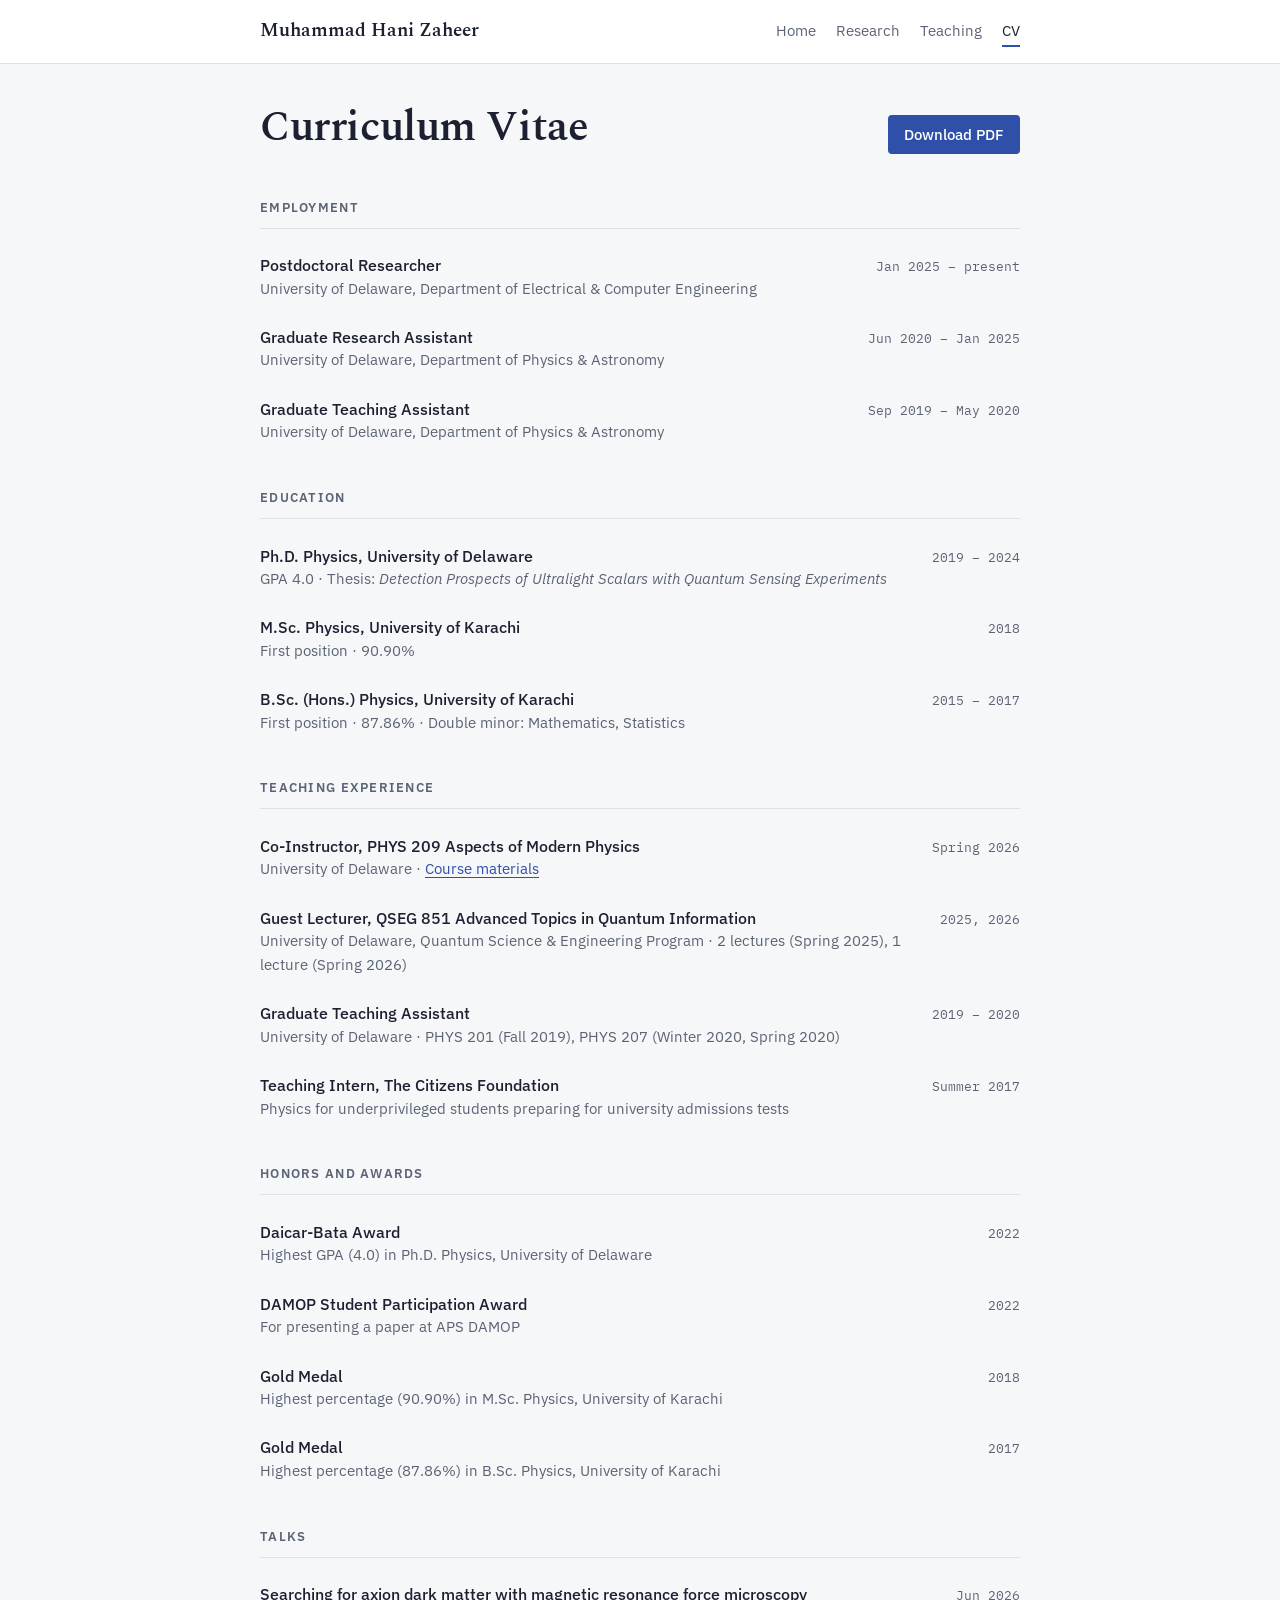
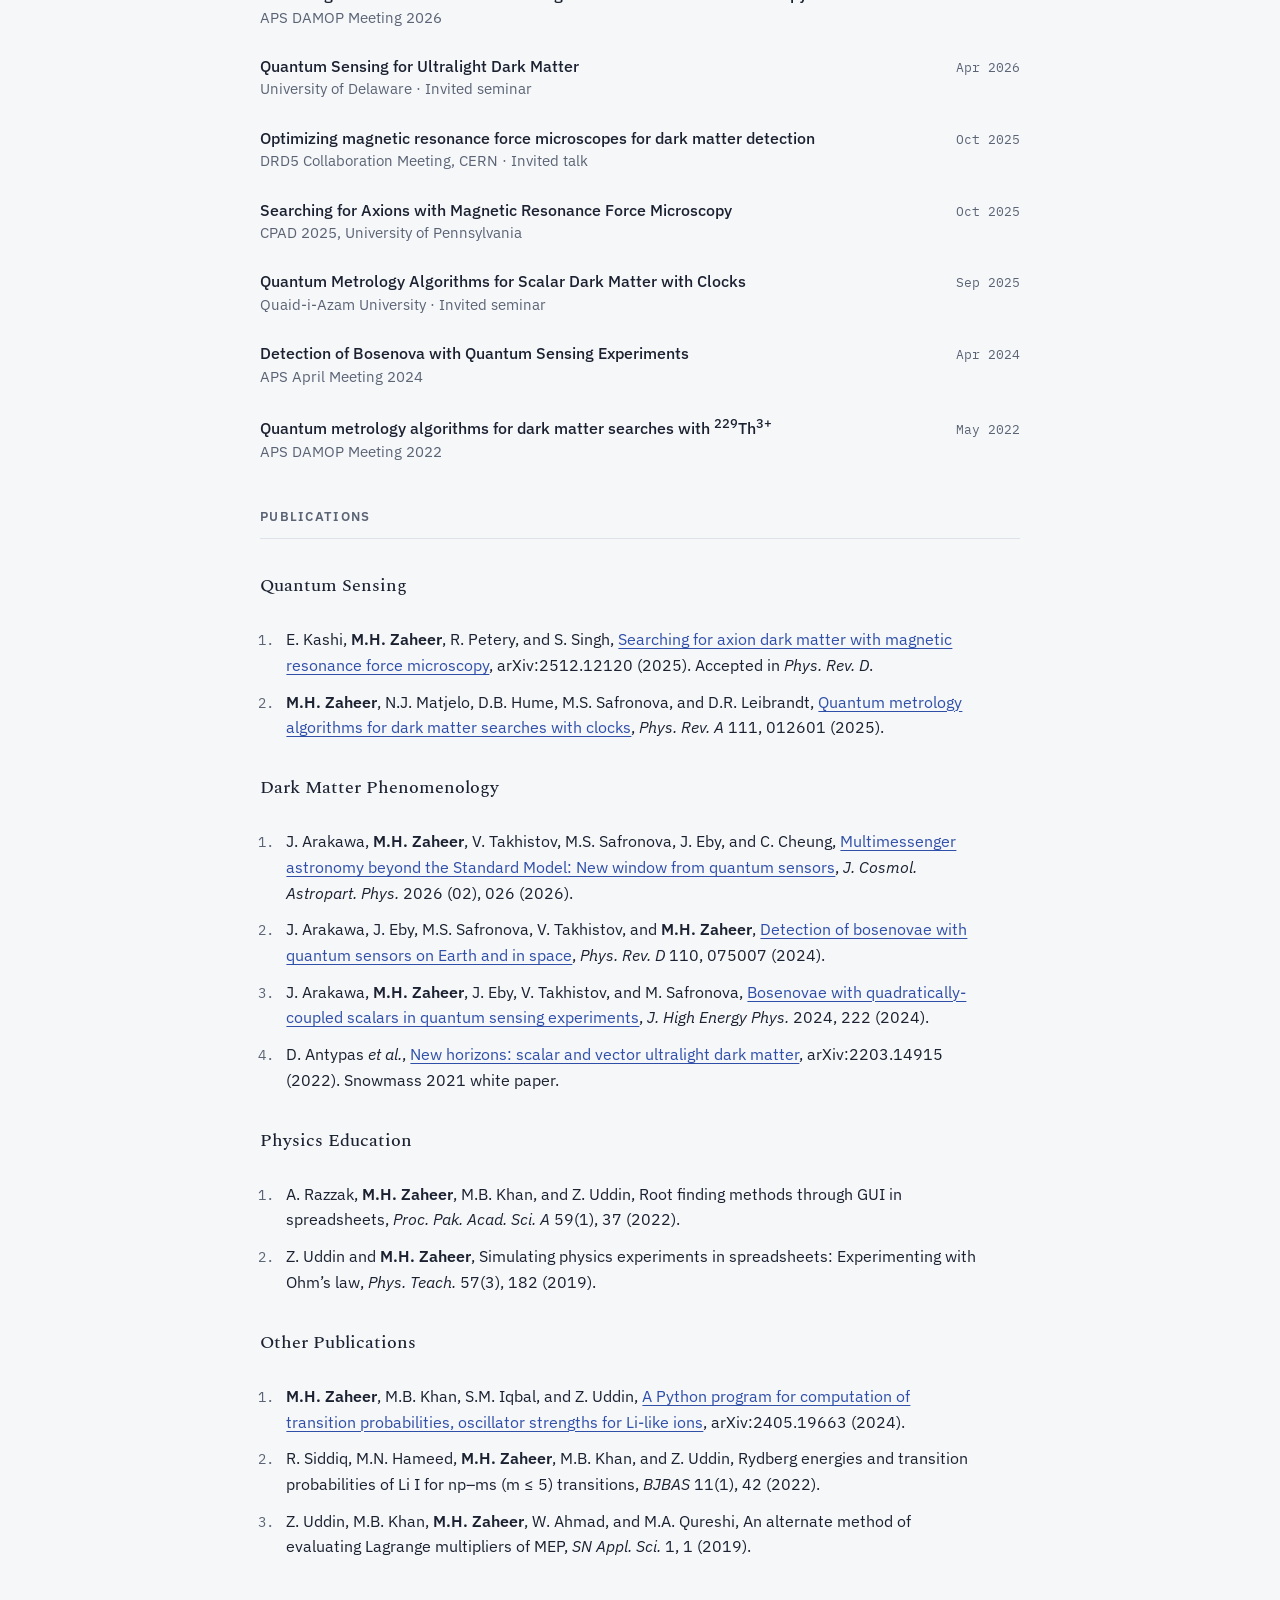
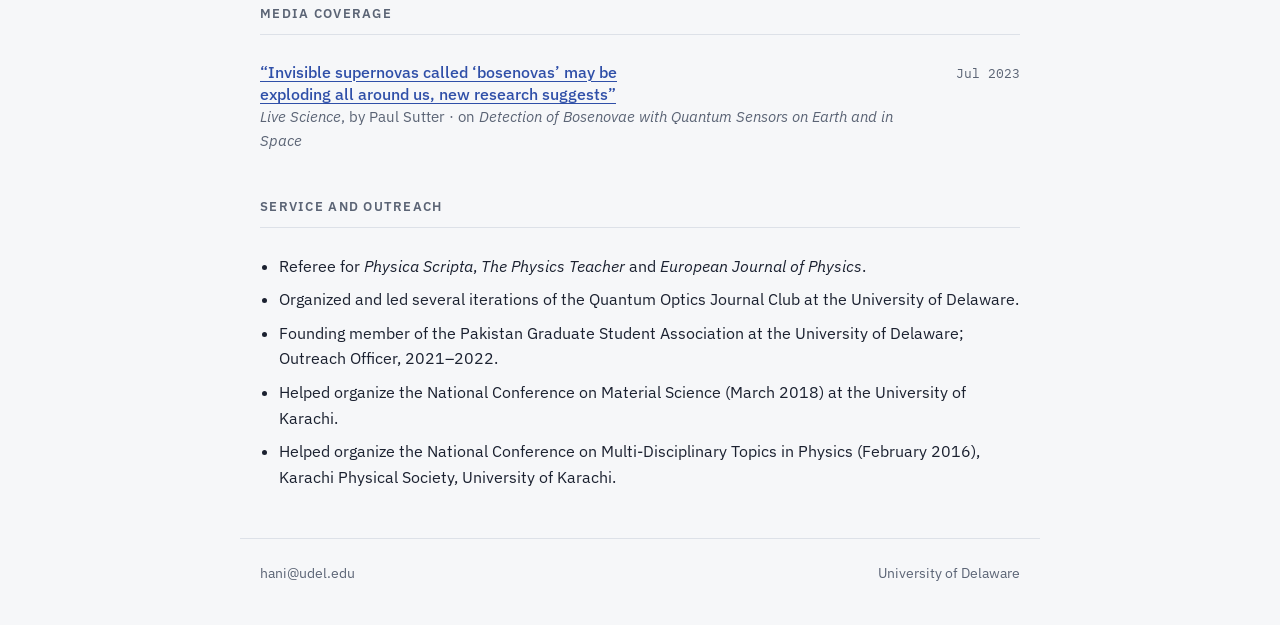
==== cv.html @ 1f9e752d "Add files via upload" ====
<!doctype html>
<html lang="en">
<head>
<meta charset="utf-8">
<meta name="viewport" content="width=device-width, initial-scale=1, viewport-fit=cover">
<title>CV | Muhammad Hani Zaheer</title>
<meta name="description" content="Curriculum vitae of Muhammad Hani Zaheer.">
<link rel="preconnect" href="https://fonts.googleapis.com"><link rel="preconnect" href="https://fonts.gstatic.com" crossorigin><link rel="stylesheet" href="https://fonts.googleapis.com/css2?family=IBM+Plex+Mono:wght@400;500&family=IBM+Plex+Sans:ital,wght@0,400;0,500;0,600;1,400&family=Spectral:wght@500;600&display=swap">
<link rel="stylesheet" href="style.css">
</head>
<body>
<header class="top">
  <div class="wrap top-in">
    <a class="name" href="index.html">Muhammad Hani Zaheer</a>
    <nav aria-label="Main"><a href="index.html">Home</a><a href="research.html">Research</a><a href="teaching.html">Teaching</a><a href="cv.html" aria-current="page">CV</a></nav>
  </div>
</header>
<main class="wrap">
<section class="page-head cv-head">
  <h1>Curriculum Vitae</h1>
  <p><a class="button" href="pdfs/Zaheer_CV.pdf">Download PDF</a></p>
</section>
<section class="group">
  <h2>Employment</h2>
  <div class="cv-row"><div><h3>Postdoctoral Researcher</h3><p class="place">University of Delaware, Department of Electrical &amp; Computer Engineering</p></div><span class="when">Jan 2025 &ndash; present</span></div>
  <div class="cv-row"><div><h3>Graduate Research Assistant</h3><p class="place">University of Delaware, Department of Physics &amp; Astronomy</p></div><span class="when">Jun 2020 &ndash; Jan 2025</span></div>
  <div class="cv-row"><div><h3>Graduate Teaching Assistant</h3><p class="place">University of Delaware, Department of Physics &amp; Astronomy</p></div><span class="when">Sep 2019 &ndash; May 2020</span></div>
</section>
<section class="group">
  <h2>Education</h2>
  <div class="cv-row"><div><h3>Ph.D. Physics, University of Delaware</h3><p class="place">GPA 4.0 · Thesis: <em>Detection Prospects of Ultralight Scalars with Quantum Sensing Experiments</em></p></div><span class="when">2019 &ndash; 2024</span></div>
  <div class="cv-row"><div><h3>M.Sc. Physics, University of Karachi</h3><p class="place">First position · 90.90%</p></div><span class="when">2018</span></div>
  <div class="cv-row"><div><h3>B.Sc. (Hons.) Physics, University of Karachi</h3><p class="place">First position · 87.86% · Double minor: Mathematics, Statistics</p></div><span class="when">2015 &ndash; 2017</span></div>
</section>
<section class="group">
  <h2>Teaching Experience</h2>
  <div class="cv-row"><div><h3>Co-Instructor, PHYS 209 Aspects of Modern Physics</h3><p class="place">University of Delaware · <a href="phys209.html">Course materials</a></p></div><span class="when">Spring 2026</span></div>
  <div class="cv-row"><div><h3>Guest Lecturer, QSEG 851 Advanced Topics in Quantum Information</h3><p class="place">University of Delaware, Quantum Science &amp; Engineering Program · 2 lectures (Spring 2025), 1 lecture (Spring 2026)</p></div><span class="when">2025, 2026</span></div>
  <div class="cv-row"><div><h3>Graduate Teaching Assistant</h3><p class="place">University of Delaware · PHYS 201 (Fall 2019), PHYS 207 (Winter 2020, Spring 2020)</p></div><span class="when">2019 &ndash; 2020</span></div>
  <div class="cv-row"><div><h3>Teaching Intern, The Citizens Foundation</h3><p class="place">Physics for underprivileged students preparing for university admissions tests</p></div><span class="when">Summer 2017</span></div>
</section>
<section class="group">
  <h2>Honors and Awards</h2>
  <div class="cv-row"><div><h3>Daicar-Bata Award</h3><p class="place">Highest GPA (4.0) in Ph.D. Physics, University of Delaware</p></div><span class="when">2022</span></div>
  <div class="cv-row"><div><h3>DAMOP Student Participation Award</h3><p class="place">For presenting a paper at APS DAMOP</p></div><span class="when">2022</span></div>
  <div class="cv-row"><div><h3>Gold Medal</h3><p class="place">Highest percentage (90.90%) in M.Sc. Physics, University of Karachi</p></div><span class="when">2018</span></div>
  <div class="cv-row"><div><h3>Gold Medal</h3><p class="place">Highest percentage (87.86%) in B.Sc. Physics, University of Karachi</p></div><span class="when">2017</span></div>
</section>
<section class="group">
  <h2>Talks</h2>
  <div class="cv-row"><div><h3>Searching for axion dark matter with magnetic resonance force microscopy</h3><p class="place">APS DAMOP Meeting 2026</p></div><span class="when">Jun 2026</span></div>
  <div class="cv-row"><div><h3>Quantum Sensing for Ultralight Dark Matter</h3><p class="place">University of Delaware · Invited seminar</p></div><span class="when">Apr 2026</span></div>
  <div class="cv-row"><div><h3>Optimizing magnetic resonance force microscopes for dark matter detection</h3><p class="place">DRD5 Collaboration Meeting, CERN · Invited talk</p></div><span class="when">Oct 2025</span></div>
  <div class="cv-row"><div><h3>Searching for Axions with Magnetic Resonance Force Microscopy</h3><p class="place">CPAD 2025, University of Pennsylvania</p></div><span class="when">Oct 2025</span></div>
  <div class="cv-row"><div><h3>Quantum Metrology Algorithms for Scalar Dark Matter with Clocks</h3><p class="place">Quaid-i-Azam University · Invited seminar</p></div><span class="when">Sep 2025</span></div>
  <div class="cv-row"><div><h3>Detection of Bosenova with Quantum Sensing Experiments</h3><p class="place">APS April Meeting 2024</p></div><span class="when">Apr 2024</span></div>
  <div class="cv-row"><div><h3>Quantum metrology algorithms for dark matter searches with <sup>229</sup>Th<sup>3+</sup></h3><p class="place">APS DAMOP Meeting 2022</p></div><span class="when">May 2022</span></div>
</section>
<section class="group" id="publications">
  <h2>Publications</h2>
  <h4>Quantum Sensing</h4>
  <ol class="pubs"><li>E. Kashi, <strong>M.H. Zaheer</strong>, R. Petery, and S. Singh, <a href="https://journals.aps.org/prd/accepted/10.1103/gr5n-pvp1">Searching for axion dark matter with magnetic resonance force microscopy</a>, arXiv:2512.12120 (2025). Accepted in <em>Phys. Rev. D</em>.</li><li><strong>M.H. Zaheer</strong>, N.J. Matjelo, D.B. Hume, M.S. Safronova, and D.R. Leibrandt, <a href="https://journals.aps.org/pra/abstract/10.1103/PhysRevA.111.012601">Quantum metrology algorithms for dark matter searches with clocks</a>, <em>Phys. Rev. A</em> 111, 012601 (2025).</li></ol>
  <h4>Dark Matter Phenomenology</h4>
  <ol class="pubs"><li>J. Arakawa, <strong>M.H. Zaheer</strong>, V. Takhistov, M.S. Safronova, J. Eby, and C. Cheung, <a href="https://iopscience.iop.org/article/10.1088/1475-7516/2026/02/026/meta">Multimessenger astronomy beyond the Standard Model: New window from quantum sensors</a>, <em>J. Cosmol. Astropart. Phys.</em> 2026 (02), 026 (2026).</li><li>J. Arakawa, J. Eby, M.S. Safronova, V. Takhistov, and <strong>M.H. Zaheer</strong>, <a href="https://journals.aps.org/prd/abstract/10.1103/PhysRevD.110.075007">Detection of bosenovae with quantum sensors on Earth and in space</a>, <em>Phys. Rev. D</em> 110, 075007 (2024).</li><li>J. Arakawa, <strong>M.H. Zaheer</strong>, J. Eby, V. Takhistov, and M. Safronova, <a href="https://link.springer.com/article/10.1007/JHEP08(2024)222">Bosenovae with quadratically-coupled scalars in quantum sensing experiments</a>, <em>J. High Energy Phys.</em> 2024, 222 (2024).</li><li>D. Antypas <em>et al.</em>, <a href="https://arxiv.org/abs/2203.14915">New horizons: scalar and vector ultralight dark matter</a>, arXiv:2203.14915 (2022). Snowmass 2021 white paper.</li></ol>
  <h4>Physics Education</h4>
  <ol class="pubs"><li>A. Razzak, <strong>M.H. Zaheer</strong>, M.B. Khan, and Z. Uddin, Root finding methods through GUI in spreadsheets, <em>Proc. Pak. Acad. Sci. A</em> 59(1), 37 (2022).</li><li>Z. Uddin and <strong>M.H. Zaheer</strong>, Simulating physics experiments in spreadsheets: Experimenting with Ohm&rsquo;s law, <em>Phys. Teach.</em> 57(3), 182 (2019).</li></ol>
  <h4>Other Publications</h4>
  <ol class="pubs"><li><strong>M.H. Zaheer</strong>, M.B. Khan, S.M. Iqbal, and Z. Uddin, <a href="https://arxiv.org/abs/2405.19663">A Python program for computation of transition probabilities, oscillator strengths for Li-like ions</a>, arXiv:2405.19663 (2024).</li><li>R. Siddiq, M.N. Hameed, <strong>M.H. Zaheer</strong>, M.B. Khan, and Z. Uddin, Rydberg energies and transition probabilities of Li I for np&ndash;ms (m &le; 5) transitions, <em>BJBAS</em> 11(1), 42 (2022).</li><li>Z. Uddin, M.B. Khan, <strong>M.H. Zaheer</strong>, W. Ahmad, and M.A. Qureshi, An alternate method of evaluating Lagrange multipliers of MEP, <em>SN Appl. Sci.</em> 1, 1 (2019).</li></ol>
</section>
<section class="group">
  <h2>Media Coverage</h2>
  <div class="cv-row"><div><h3><a href="https://www.livescience.com/physics-mathematics/dark-matter/invisible-supernovas-called-bosenovas-may-be-exploding-all-around-us-new-research-suggests">&ldquo;Invisible supernovas called &lsquo;bosenovas&rsquo; may be exploding all around us, new research suggests&rdquo;</a></h3><p class="place"><em>Live Science</em>, by Paul Sutter · on <em>Detection of Bosenovae with Quantum Sensors on Earth and in Space</em></p></div><span class="when">Jul 2023</span></div>
</section>
<section class="group">
  <h2>Service and Outreach</h2>
  <ul class="plain">
    <li>Referee for <em>Physica Scripta</em>, <em>The Physics Teacher</em> and <em>European Journal of Physics</em>.</li>
    <li>Organized and led several iterations of the Quantum Optics Journal Club at the University of Delaware.</li>
    <li>Founding member of the Pakistan Graduate Student Association at the University of Delaware; Outreach Officer, 2021&ndash;2022.</li>
    <li>Helped organize the National Conference on Material Science (March 2018) at the University of Karachi.</li>
    <li>Helped organize the National Conference on Multi-Disciplinary Topics in Physics (February 2016), Karachi Physical Society, University of Karachi.</li>
  </ul>
</section>
</main>
<footer class="wrap foot">
  <span>hani@udel.edu</span>
  <span>University of Delaware</span>
</footer>
</body>
</html>
---- style.css ----
/* Layout: one narrow reading column, name + nav bar on top, venues and dates in mono like a reference list. */
:root {
  --bg: #f6f7f9;
  --surface: #ffffff;
  --ink: #1b2130;
  --muted: #5b6475;
  --line: #dde1e8;
  --accent: #2f4fa8;
  --accent-soft: #e6ebf7;
  --display: "Spectral", Georgia, "Times New Roman", serif;
  --body: "IBM Plex Sans", system-ui, -apple-system, "Segoe UI", sans-serif;
  --mono: "IBM Plex Mono", ui-monospace, Menlo, Consolas, monospace;
  color-scheme: light;
}
@media (prefers-color-scheme: dark) {
  :root:not([data-theme="light"]) {
    --bg: #12151c; --surface: #191d26; --ink: #e4e7ee; --muted: #9aa2b3;
    --line: #2b313d; --accent: #8ea8f0; --accent-soft: #1f2840; color-scheme: dark;
  }
}
:root[data-theme="dark"] {
  --bg: #12151c; --surface: #191d26; --ink: #e4e7ee; --muted: #9aa2b3;
  --line: #2b313d; --accent: #8ea8f0; --accent-soft: #1f2840; color-scheme: dark;
}

* { box-sizing: border-box; }
html { -webkit-text-size-adjust: 100%; }
body {
  margin: 0; background: var(--bg); color: var(--ink);
  font-family: var(--body); font-size: 1rem; line-height: 1.6;
}
img { max-width: 100%; height: auto; display: block; }
a { color: var(--accent); text-decoration-thickness: 1px; text-underline-offset: 0.18em; }
a:hover { text-decoration-thickness: 2px; }
a:focus-visible { outline: 2px solid var(--accent); outline-offset: 2px; border-radius: 2px; }

.wrap { max-width: 50rem; margin-inline: auto; padding-inline: 1.25rem; }

/* Top bar */
.top { border-bottom: 1px solid var(--line); background: var(--surface); }
.top-in { display: flex; flex-wrap: wrap; align-items: baseline; justify-content: space-between; gap: 0.5rem 1.5rem; padding-block: 1rem; }
.name { font-family: var(--display); font-weight: 600; font-size: 1.2rem; color: var(--ink); text-decoration: none; }
.top nav { display: flex; flex-wrap: wrap; gap: 0.25rem 1.25rem; }
.top nav a { color: var(--muted); text-decoration: none; font-size: 0.95rem; padding-block: 0.15rem; border-bottom: 2px solid transparent; }
.top nav a:hover { color: var(--ink); }
.top nav a[aria-current="page"] { color: var(--ink); border-bottom-color: var(--accent); }

main { padding-block: 2.5rem 3rem; display: flex; flex-direction: column; gap: 2.75rem; }
main > * { min-width: 0; }

h1, h2, h3, h4 { text-wrap: balance; margin: 0; }
h1 { font-family: var(--display); font-weight: 600; font-size: clamp(1.9rem, 4.5vw, 2.6rem); line-height: 1.15; letter-spacing: -0.01em; }
h2 {
  font-family: var(--body); font-weight: 600; font-size: 0.8rem; letter-spacing: 0.1em; text-transform: uppercase;
  color: var(--muted); padding-bottom: 0.6rem; border-bottom: 1px solid var(--line);
}
h3 { font-family: var(--body); font-weight: 600; font-size: 1.05rem; line-height: 1.4; }
h4 { font-family: var(--display); font-weight: 500; font-size: 1.15rem; margin-top: 0.5rem; }
p { margin: 0; }

.eyebrow { font-family: var(--mono); font-size: 0.8rem; color: var(--muted); letter-spacing: 0.02em; }
.lede { font-size: 1.08rem; max-width: 65ch; }
.mono, .venue, .when { font-family: var(--mono); }

/* Home */
.intro { display: flex; flex-direction: column; gap: 1.1rem; }
.intro h1 { max-width: 20ch; }
.links { list-style: none; padding: 0; margin: 0.5rem 0 0; display: flex; flex-wrap: wrap; gap: 0.5rem; }
.links a {
  display: inline-block; padding: 0.4rem 0.85rem; border: 1px solid var(--line); border-radius: 4px;
  background: var(--surface); text-decoration: none; font-size: 0.95rem;
}
.links a:hover { border-color: var(--accent); }
.contact { color: var(--muted); font-size: 0.95rem; }
.contact .mono { color: var(--ink); user-select: all; }

.page-head { display: flex; flex-direction: column; gap: 0.8rem; }
.group { display: flex; flex-direction: column; gap: 1.6rem; }

/* Papers: a figure column appears only when an entry has one */
.paper { display: grid; grid-template-columns: 1fr; gap: 1.25rem; }
.paper.has-fig { grid-template-columns: minmax(0, 1fr) minmax(0, 15rem); align-items: start; }
.paper-text { display: flex; flex-direction: column; gap: 0.4rem; min-width: 0; }
.paper h3 a { color: var(--ink); text-decoration-color: var(--line); }
.paper h3 a:hover { color: var(--accent); text-decoration-color: currentColor; }
.summary { max-width: 65ch; }
.cite { color: var(--muted); font-size: 0.92rem; }
.cite strong { color: var(--ink); font-weight: 600; }
.venue { font-size: 0.82rem; color: var(--accent); }
.paper figure { margin: 0; background: var(--surface); border: 1px solid var(--line); border-radius: 4px; padding: 0.5rem; }
.note { color: var(--muted); font-size: 0.95rem; }
@media (max-width: 40rem) { .paper.has-fig { grid-template-columns: 1fr; } }

/* Teaching + CV entries */
.entry { display: flex; flex-direction: column; gap: 0.35rem; }
.entry > p:not(.place) { max-width: 65ch; }
.entry-head, .cv-row { display: flex; flex-wrap: wrap; justify-content: space-between; align-items: baseline; gap: 0.15rem 1.5rem; }
.cv-row > div { min-width: 0; flex: 1 1 22rem; }
.when { font-size: 0.82rem; color: var(--muted); white-space: nowrap; font-variant-numeric: tabular-nums; }
.place { color: var(--muted); font-size: 0.93rem; }
.more { font-weight: 500; }
.group .cv-row h3 { font-weight: 500; font-size: 1rem; }

.cv-head { flex-direction: row; flex-wrap: wrap; align-items: baseline; justify-content: space-between; gap: 1rem; }
.button {
  display: inline-block; padding: 0.45rem 1rem; border-radius: 4px; background: var(--accent); color: var(--surface);
  text-decoration: none; font-weight: 500; font-size: 0.95rem;
}
.button:hover { opacity: 0.9; }
.pubs { margin: 0; padding-left: 1.4rem; display: flex; flex-direction: column; gap: 0.7rem; }
.pubs li { padding-left: 0.25rem; max-width: 70ch; }
.pubs li::marker { font-family: var(--mono); color: var(--muted); font-size: 0.85rem; }
.pubs strong { font-weight: 600; }
.plain { margin: 0; padding-left: 1.2rem; display: flex; flex-direction: column; gap: 0.5rem; }

/* PHYS 209 file list */
.crumb { font-size: 0.95rem; margin-bottom: -1.5rem; }
.crumb a { text-decoration: none; }
.files { list-style: none; margin: 0; padding: 0; border: 1px solid var(--line); border-radius: 4px; background: var(--surface); }
.files li { display: grid; grid-template-columns: 2rem minmax(0, 1fr) auto; gap: 0.9rem; align-items: baseline; padding: 0.85rem 1rem; }
.files li + li { border-top: 1px solid var(--line); }
.files .num { font-family: var(--mono); color: var(--muted); font-variant-numeric: tabular-nums; }
.files a { font-weight: 600; }
.files p { color: var(--muted); font-size: 0.93rem; }
.tag { font-family: var(--mono); font-size: 0.72rem; color: var(--accent); background: var(--accent-soft); padding: 0.1rem 0.4rem; border-radius: 3px; }

.foot {
  display: flex; flex-wrap: wrap; justify-content: space-between; gap: 0.5rem 1.5rem;
  padding-block: 1.5rem 2.5rem; border-top: 1px solid var(--line); color: var(--muted); font-size: 0.85rem;
}

@media (prefers-reduced-motion: reduce) { * { transition: none !important; animation: none !important; } }
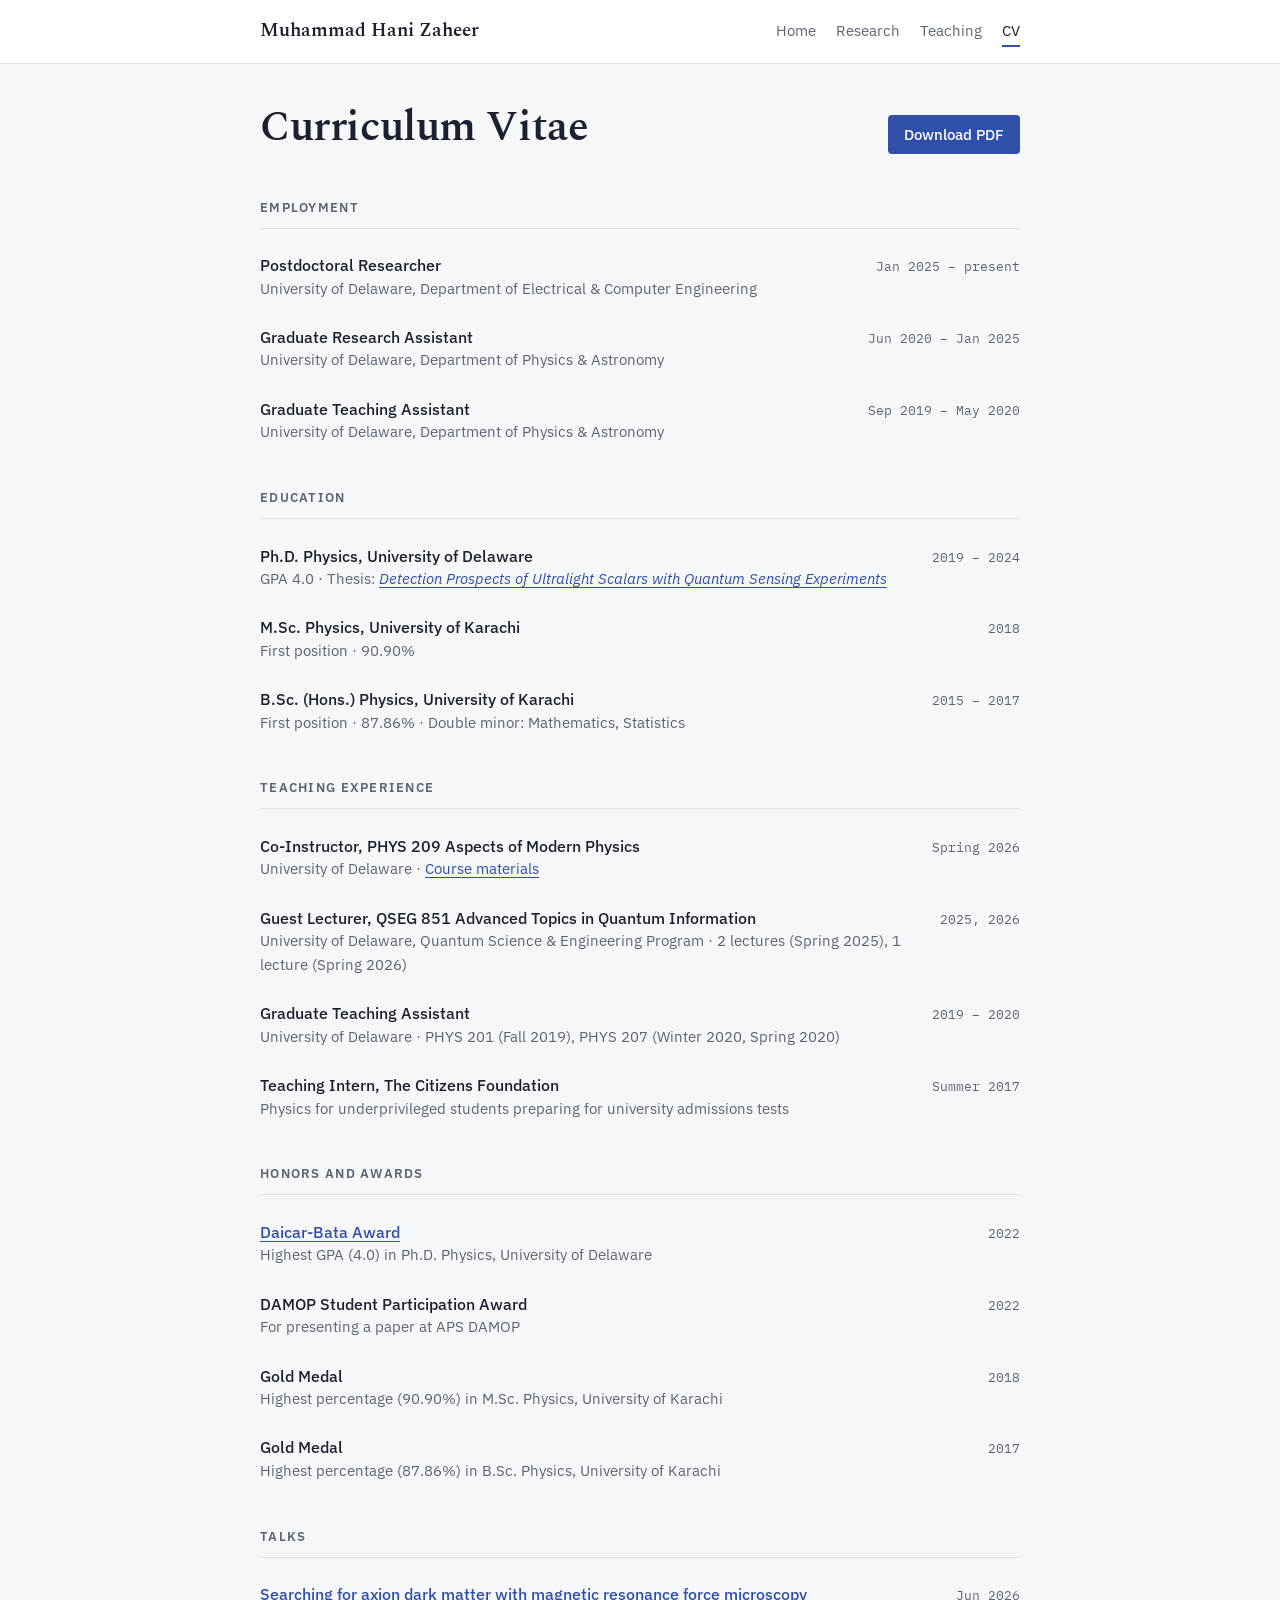
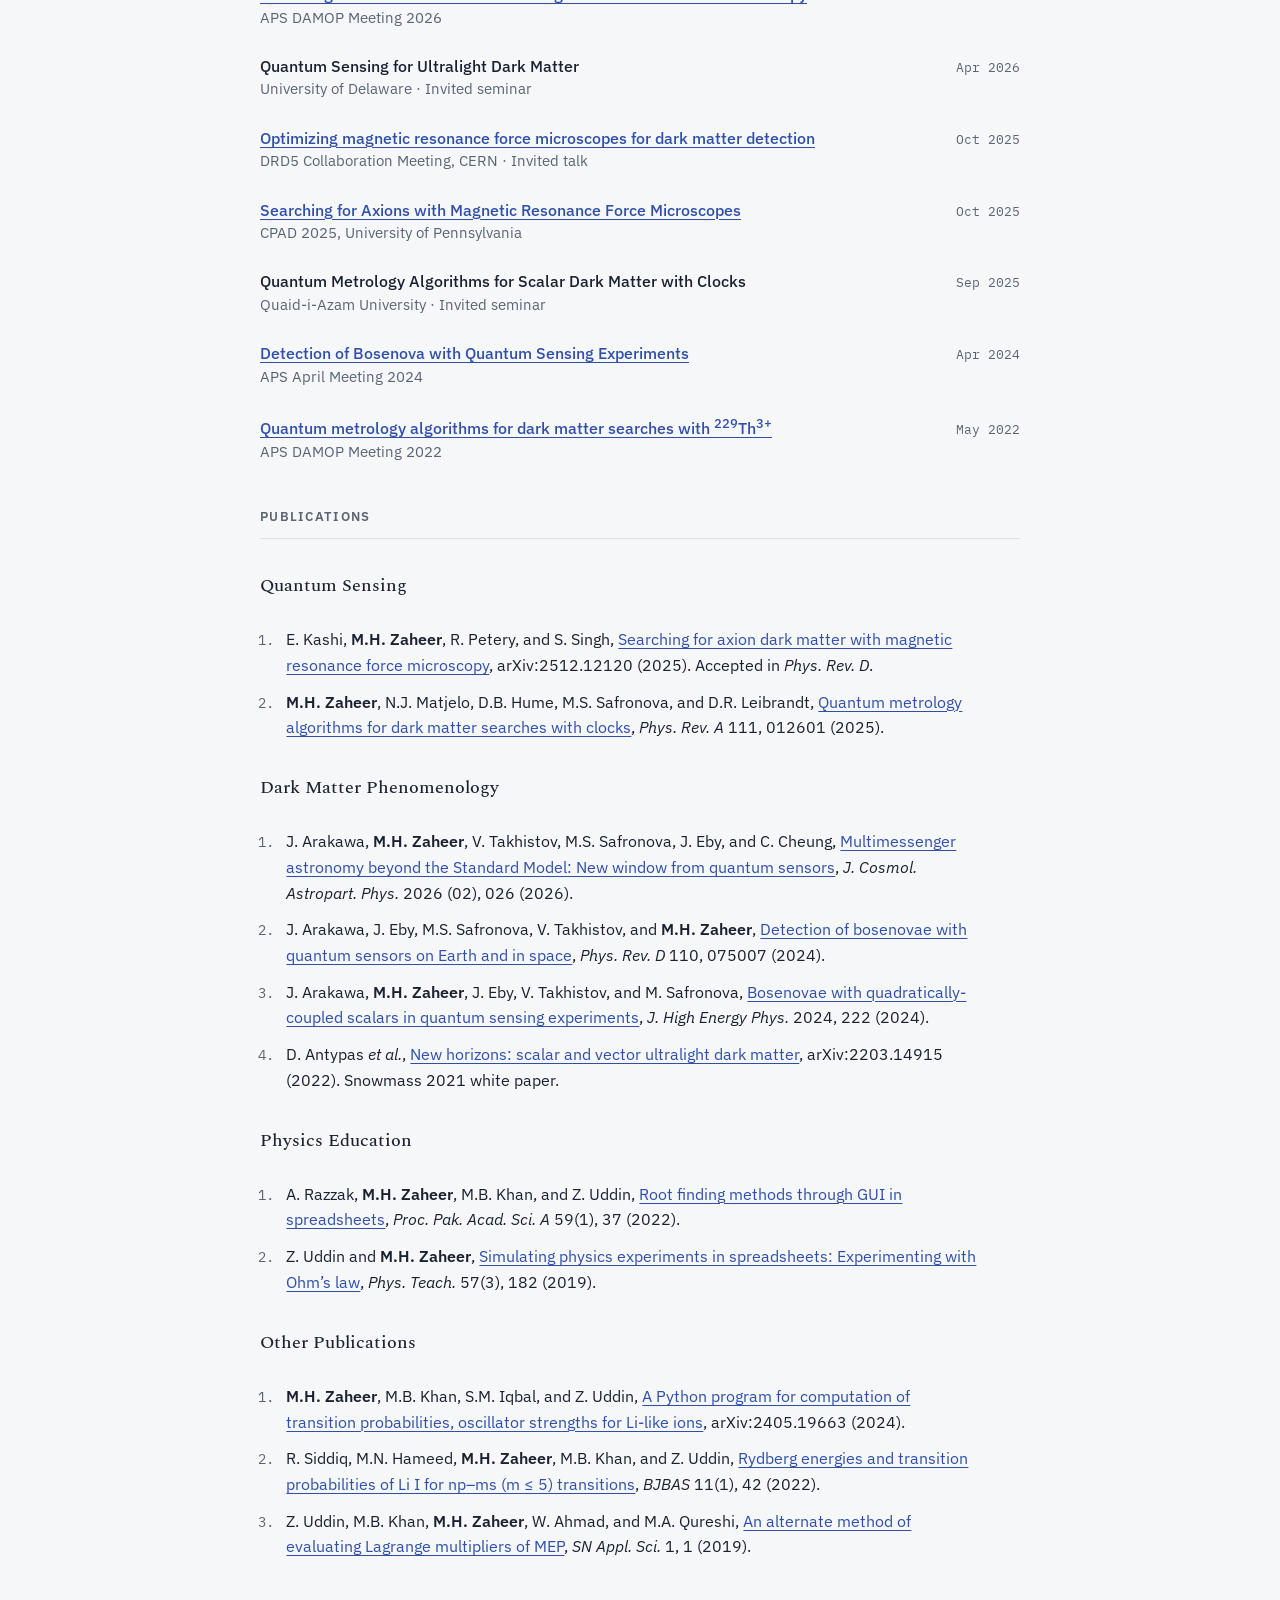
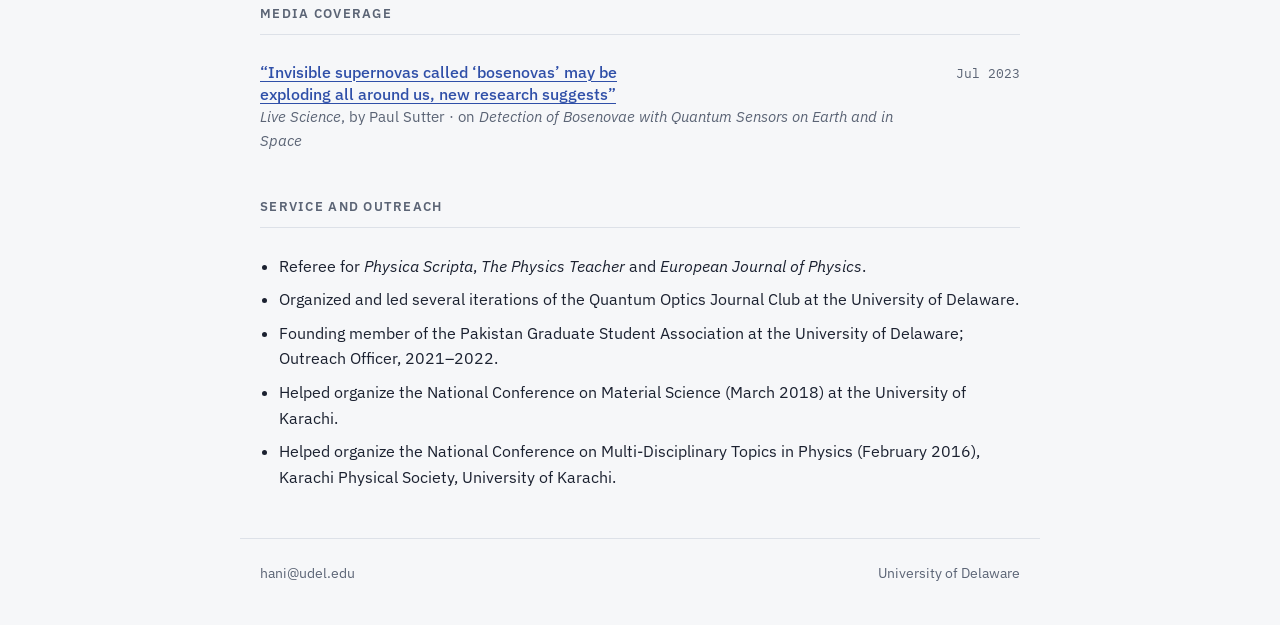
==== commit 27897ae1: "Added links" ====
--- a/cv.html
+++ b/cv.html
@@ -28,7 +28,7 @@
 </section>
 <section class="group">
   <h2>Education</h2>
-  <div class="cv-row"><div><h3>Ph.D. Physics, University of Delaware</h3><p class="place">GPA 4.0 · Thesis: <em>Detection Prospects of Ultralight Scalars with Quantum Sensing Experiments</em></p></div><span class="when">2019 &ndash; 2024</span></div>
+  <div class="cv-row"><div><h3>Ph.D. Physics, University of Delaware</h3><p class="place">GPA 4.0 · Thesis: <a href='https://www.proquest.com/openview/13b636579f818b8c2f9d464eb4b74c3f/1?pq-origsite=gscholar&amp;cbl=18750&amp;diss=y'><em>Detection Prospects of Ultralight Scalars with Quantum Sensing Experiments</em></a></p></div><span class="when">2019 &ndash; 2024</span></div>
   <div class="cv-row"><div><h3>M.Sc. Physics, University of Karachi</h3><p class="place">First position · 90.90%</p></div><span class="when">2018</span></div>
   <div class="cv-row"><div><h3>B.Sc. (Hons.) Physics, University of Karachi</h3><p class="place">First position · 87.86% · Double minor: Mathematics, Statistics</p></div><span class="when">2015 &ndash; 2017</span></div>
 </section>
@@ -41,20 +41,20 @@
 </section>
 <section class="group">
   <h2>Honors and Awards</h2>
-  <div class="cv-row"><div><h3>Daicar-Bata Award</h3><p class="place">Highest GPA (4.0) in Ph.D. Physics, University of Delaware</p></div><span class="when">2022</span></div>
+  <div class="cv-row"><div><h3><a href="https://www.udel.edu/academics/colleges/cas/units/departments/physics-astronomy/graduate-programs/student-awards/">Daicar-Bata Award</a></h3><p class="place">Highest GPA (4.0) in Ph.D. Physics, University of Delaware</p></div><span class="when">2022</span></div>
   <div class="cv-row"><div><h3>DAMOP Student Participation Award</h3><p class="place">For presenting a paper at APS DAMOP</p></div><span class="when">2022</span></div>
   <div class="cv-row"><div><h3>Gold Medal</h3><p class="place">Highest percentage (90.90%) in M.Sc. Physics, University of Karachi</p></div><span class="when">2018</span></div>
   <div class="cv-row"><div><h3>Gold Medal</h3><p class="place">Highest percentage (87.86%) in B.Sc. Physics, University of Karachi</p></div><span class="when">2017</span></div>
 </section>
 <section class="group">
   <h2>Talks</h2>
-  <div class="cv-row"><div><h3>Searching for axion dark matter with magnetic resonance force microscopy</h3><p class="place">APS DAMOP Meeting 2026</p></div><span class="when">Jun 2026</span></div>
+  <div class="cv-row"><div><h3><a href="https://meetings-archive.aps.org/damop/2026/b07/10/">Searching for axion dark matter with magnetic resonance force microscopy</a></h3><p class="place">APS DAMOP Meeting 2026</p></div><span class="when">Jun 2026</span></div>
   <div class="cv-row"><div><h3>Quantum Sensing for Ultralight Dark Matter</h3><p class="place">University of Delaware · Invited seminar</p></div><span class="when">Apr 2026</span></div>
-  <div class="cv-row"><div><h3>Optimizing magnetic resonance force microscopes for dark matter detection</h3><p class="place">DRD5 Collaboration Meeting, CERN · Invited talk</p></div><span class="when">Oct 2025</span></div>
-  <div class="cv-row"><div><h3>Searching for Axions with Magnetic Resonance Force Microscopy</h3><p class="place">CPAD 2025, University of Pennsylvania</p></div><span class="when">Oct 2025</span></div>
+  <div class="cv-row"><div><h3><a href="https://indico.cern.ch/event/1587343/contributions/6731811/">Optimizing magnetic resonance force microscopes for dark matter detection</a></h3><p class="place">DRD5 Collaboration Meeting, CERN · Invited talk</p></div><span class="when">Oct 2025</span></div>
+  <div class="cv-row"><div><h3><a href="https://indico.global/event/14966/contributions/134016/">Searching for Axions with Magnetic Resonance Force Microscopes</a></h3><p class="place">CPAD 2025, University of Pennsylvania</p></div><span class="when">Oct 2025</span></div>
   <div class="cv-row"><div><h3>Quantum Metrology Algorithms for Scalar Dark Matter with Clocks</h3><p class="place">Quaid-i-Azam University · Invited seminar</p></div><span class="when">Sep 2025</span></div>
-  <div class="cv-row"><div><h3>Detection of Bosenova with Quantum Sensing Experiments</h3><p class="place">APS April Meeting 2024</p></div><span class="when">Apr 2024</span></div>
-  <div class="cv-row"><div><h3>Quantum metrology algorithms for dark matter searches with <sup>229</sup>Th<sup>3+</sup></h3><p class="place">APS DAMOP Meeting 2022</p></div><span class="when">May 2022</span></div>
+  <div class="cv-row"><div><h3><a href="https://ui.adsabs.harvard.edu/abs/2024APS..APRD16004Z/abstract">Detection of Bosenova with Quantum Sensing Experiments</a></h3><p class="place">APS April Meeting 2024</p></div><span class="when">Apr 2024</span></div>
+  <div class="cv-row"><div><h3><a href="https://ui.adsabs.harvard.edu/abs/2022APS..DMPK05005Z/abstract">Quantum metrology algorithms for dark matter searches with <sup>229</sup>Th<sup>3+</sup></a></h3><p class="place">APS DAMOP Meeting 2022</p></div><span class="when">May 2022</span></div>
 </section>
 <section class="group" id="publications">
   <h2>Publications</h2>
@@ -63,9 +63,9 @@
   <h4>Dark Matter Phenomenology</h4>
   <ol class="pubs"><li>J. Arakawa, <strong>M.H. Zaheer</strong>, V. Takhistov, M.S. Safronova, J. Eby, and C. Cheung, <a href="https://iopscience.iop.org/article/10.1088/1475-7516/2026/02/026/meta">Multimessenger astronomy beyond the Standard Model: New window from quantum sensors</a>, <em>J. Cosmol. Astropart. Phys.</em> 2026 (02), 026 (2026).</li><li>J. Arakawa, J. Eby, M.S. Safronova, V. Takhistov, and <strong>M.H. Zaheer</strong>, <a href="https://journals.aps.org/prd/abstract/10.1103/PhysRevD.110.075007">Detection of bosenovae with quantum sensors on Earth and in space</a>, <em>Phys. Rev. D</em> 110, 075007 (2024).</li><li>J. Arakawa, <strong>M.H. Zaheer</strong>, J. Eby, V. Takhistov, and M. Safronova, <a href="https://link.springer.com/article/10.1007/JHEP08(2024)222">Bosenovae with quadratically-coupled scalars in quantum sensing experiments</a>, <em>J. High Energy Phys.</em> 2024, 222 (2024).</li><li>D. Antypas <em>et al.</em>, <a href="https://arxiv.org/abs/2203.14915">New horizons: scalar and vector ultralight dark matter</a>, arXiv:2203.14915 (2022). Snowmass 2021 white paper.</li></ol>
   <h4>Physics Education</h4>
-  <ol class="pubs"><li>A. Razzak, <strong>M.H. Zaheer</strong>, M.B. Khan, and Z. Uddin, Root finding methods through GUI in spreadsheets, <em>Proc. Pak. Acad. Sci. A</em> 59(1), 37 (2022).</li><li>Z. Uddin and <strong>M.H. Zaheer</strong>, Simulating physics experiments in spreadsheets: Experimenting with Ohm&rsquo;s law, <em>Phys. Teach.</em> 57(3), 182 (2019).</li></ol>
+  <ol class="pubs"><li>A. Razzak, <strong>M.H. Zaheer</strong>, M.B. Khan, and Z. Uddin, <a href="https://ppaspk.org/index.php/PPAS-A/article/view/720">Root finding methods through GUI in spreadsheets</a>, <em>Proc. Pak. Acad. Sci. A</em> 59(1), 37 (2022).</li><li>Z. Uddin and <strong>M.H. Zaheer</strong>, <a href="https://pubs.aip.org/aapt/pte/article-abstract/57/3/182/1019258/Simulating-Physics-Experiments-in-Spreadsheets">Simulating physics experiments in spreadsheets: Experimenting with Ohm&rsquo;s law</a>, <em>Phys. Teach.</em> 57(3), 182 (2019).</li></ol>
   <h4>Other Publications</h4>
-  <ol class="pubs"><li><strong>M.H. Zaheer</strong>, M.B. Khan, S.M. Iqbal, and Z. Uddin, <a href="https://arxiv.org/abs/2405.19663">A Python program for computation of transition probabilities, oscillator strengths for Li-like ions</a>, arXiv:2405.19663 (2024).</li><li>R. Siddiq, M.N. Hameed, <strong>M.H. Zaheer</strong>, M.B. Khan, and Z. Uddin, Rydberg energies and transition probabilities of Li I for np&ndash;ms (m &le; 5) transitions, <em>BJBAS</em> 11(1), 42 (2022).</li><li>Z. Uddin, M.B. Khan, <strong>M.H. Zaheer</strong>, W. Ahmad, and M.A. Qureshi, An alternate method of evaluating Lagrange multipliers of MEP, <em>SN Appl. Sci.</em> 1, 1 (2019).</li></ol>
+  <ol class="pubs"><li><strong>M.H. Zaheer</strong>, M.B. Khan, S.M. Iqbal, and Z. Uddin, <a href="https://arxiv.org/abs/2405.19663">A Python program for computation of transition probabilities, oscillator strengths for Li-like ions</a>, arXiv:2405.19663 (2024).</li><li>R. Siddiq, M.N. Hameed, <strong>M.H. Zaheer</strong>, M.B. Khan, and Z. Uddin, <a href="https://pmc.ncbi.nlm.nih.gov/articles/PMC8962285/">Rydberg energies and transition probabilities of Li I for np&ndash;ms (m &le; 5) transitions</a>, <em>BJBAS</em> 11(1), 42 (2022).</li><li>Z. Uddin, M.B. Khan, <strong>M.H. Zaheer</strong>, W. Ahmad, and M.A. Qureshi, <a href="https://link.springer.com/article/10.1007/s42452-019-0211-3">An alternate method of evaluating Lagrange multipliers of MEP</a>, <em>SN Appl. Sci.</em> 1, 1 (2019).</li></ol>
 </section>
 <section class="group">
   <h2>Media Coverage</h2>
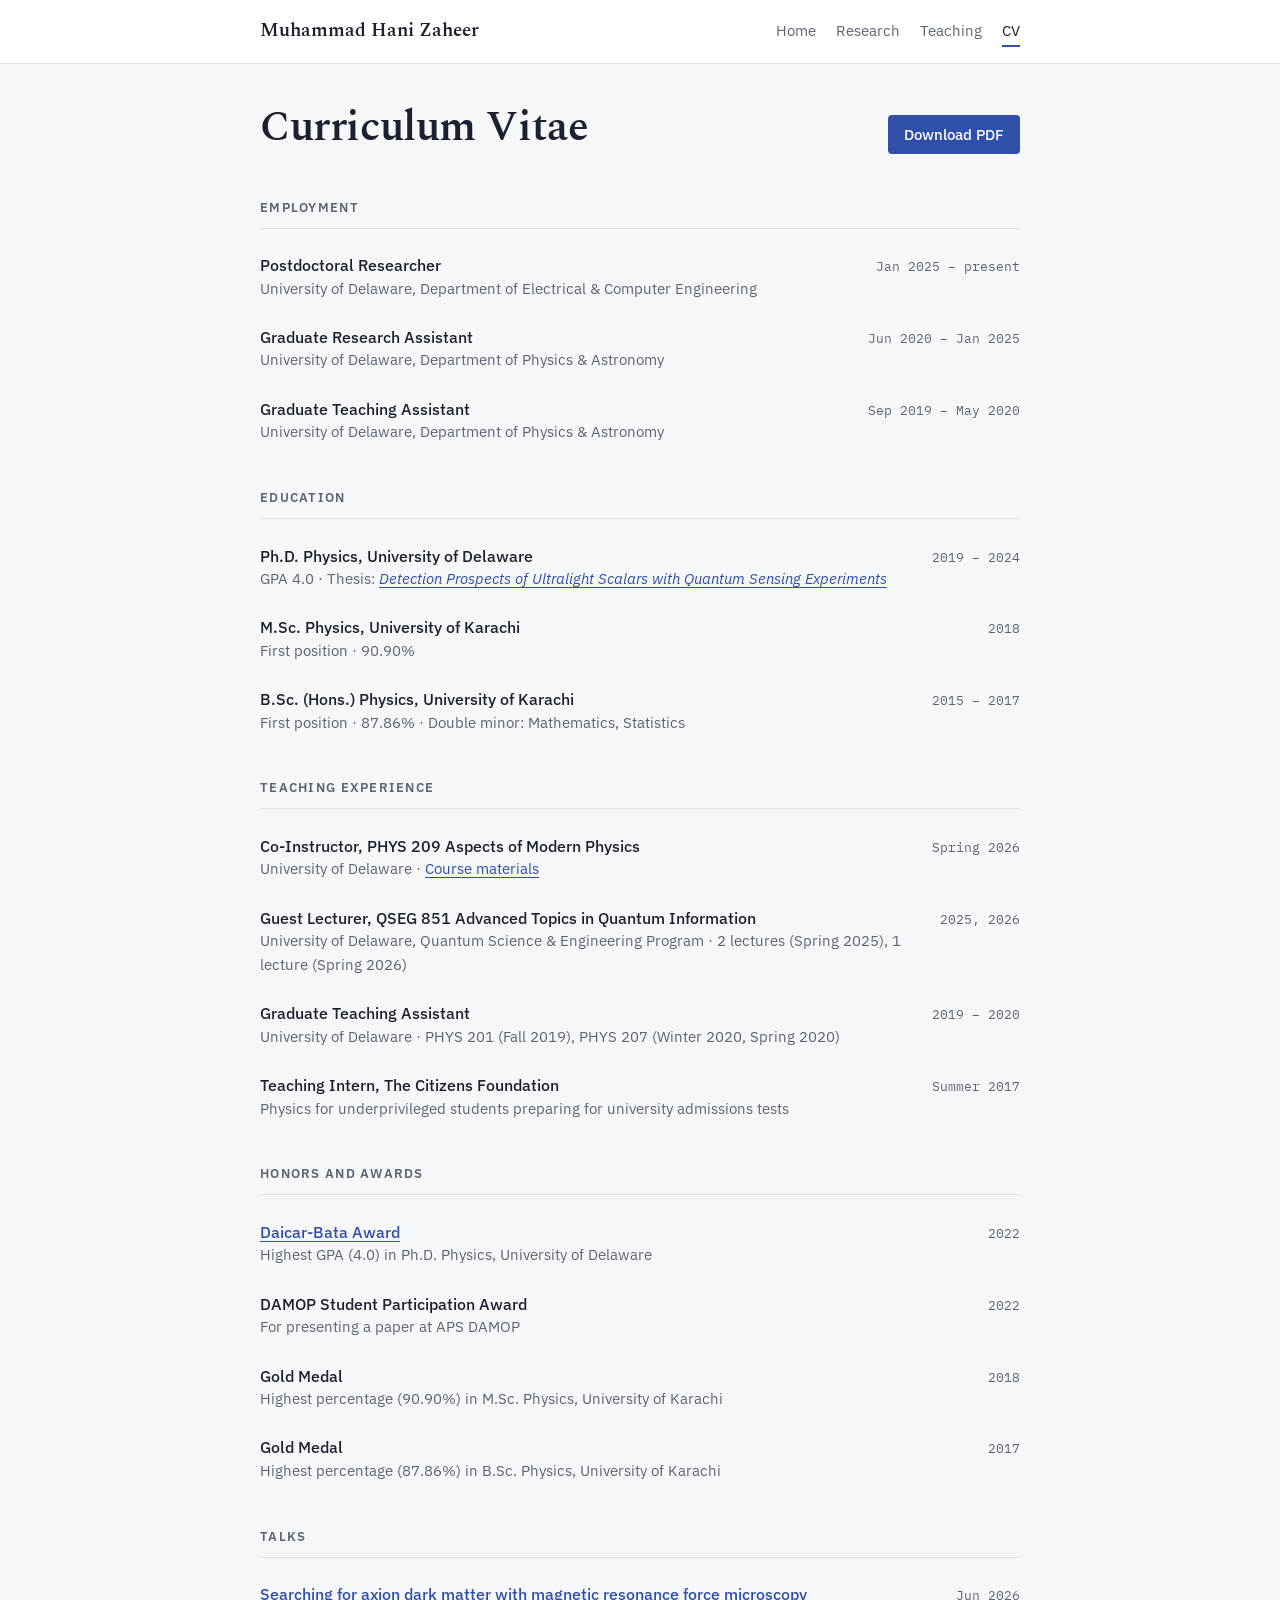
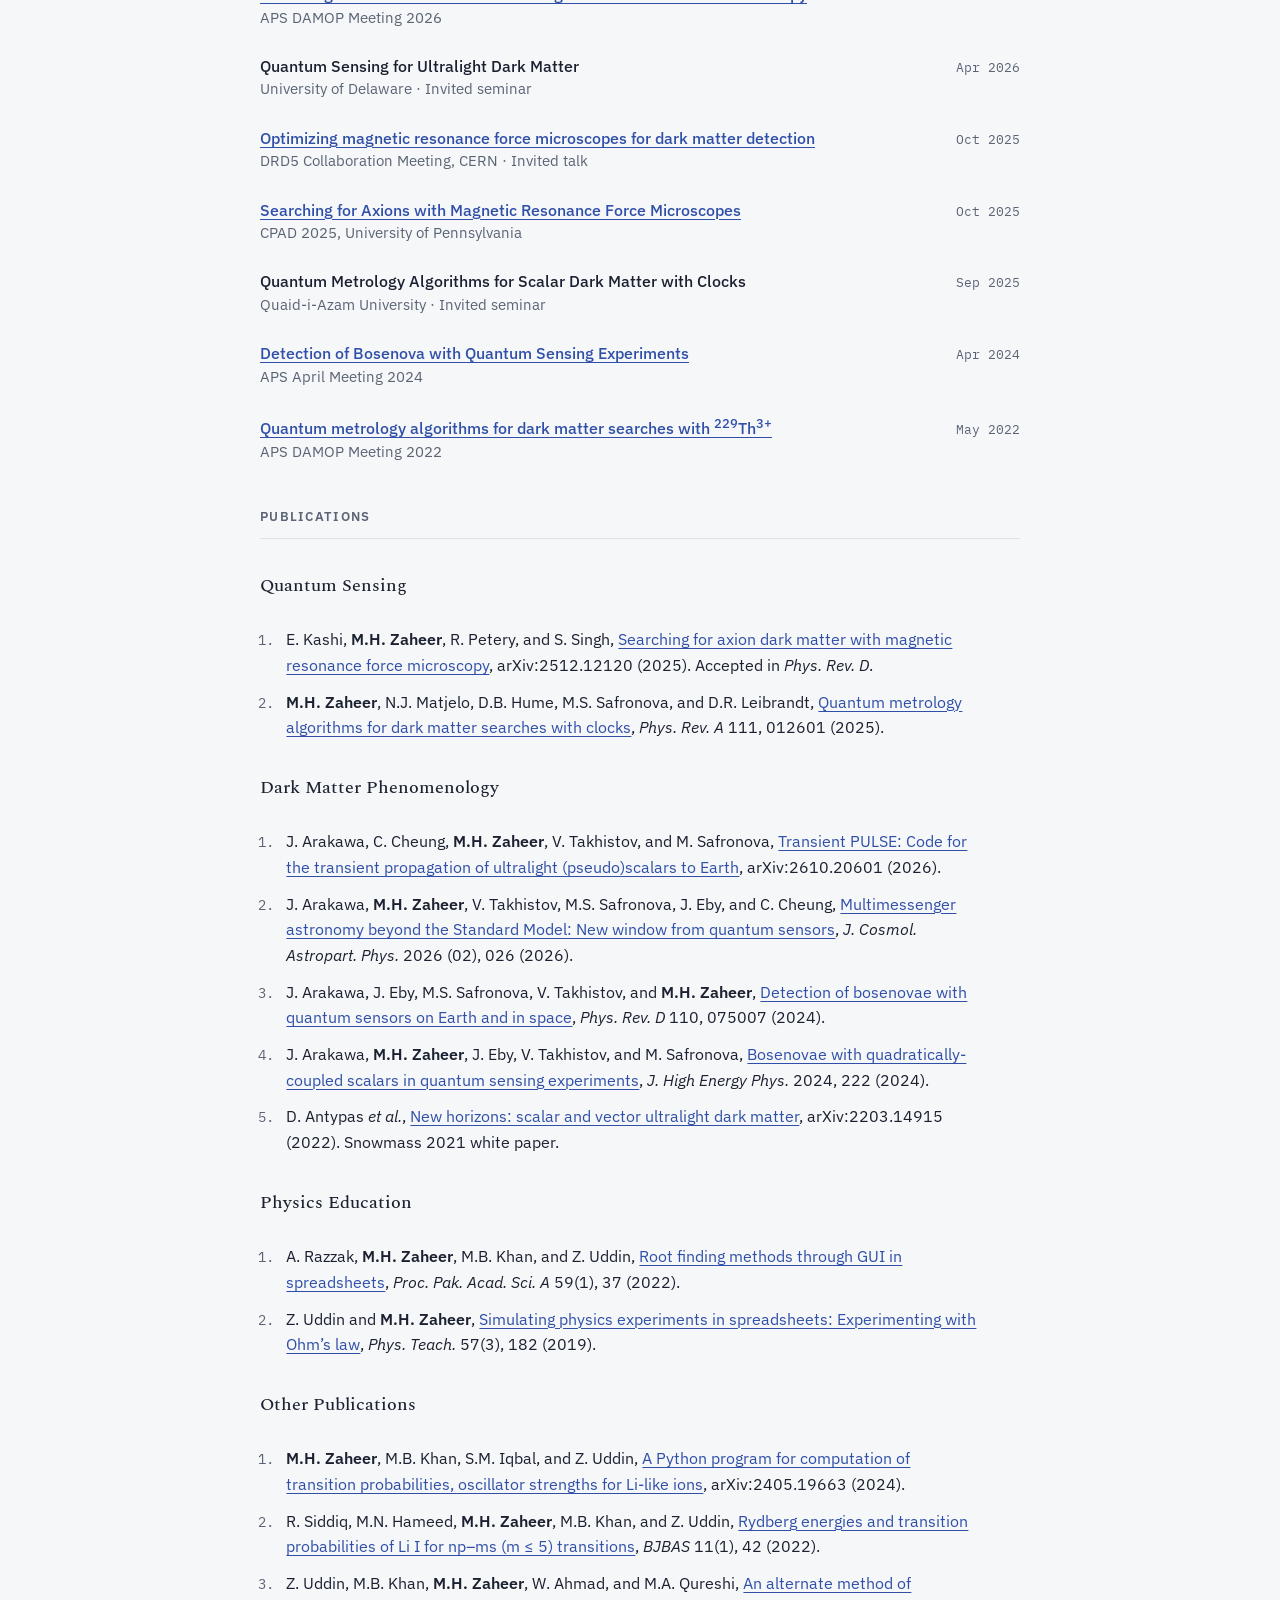
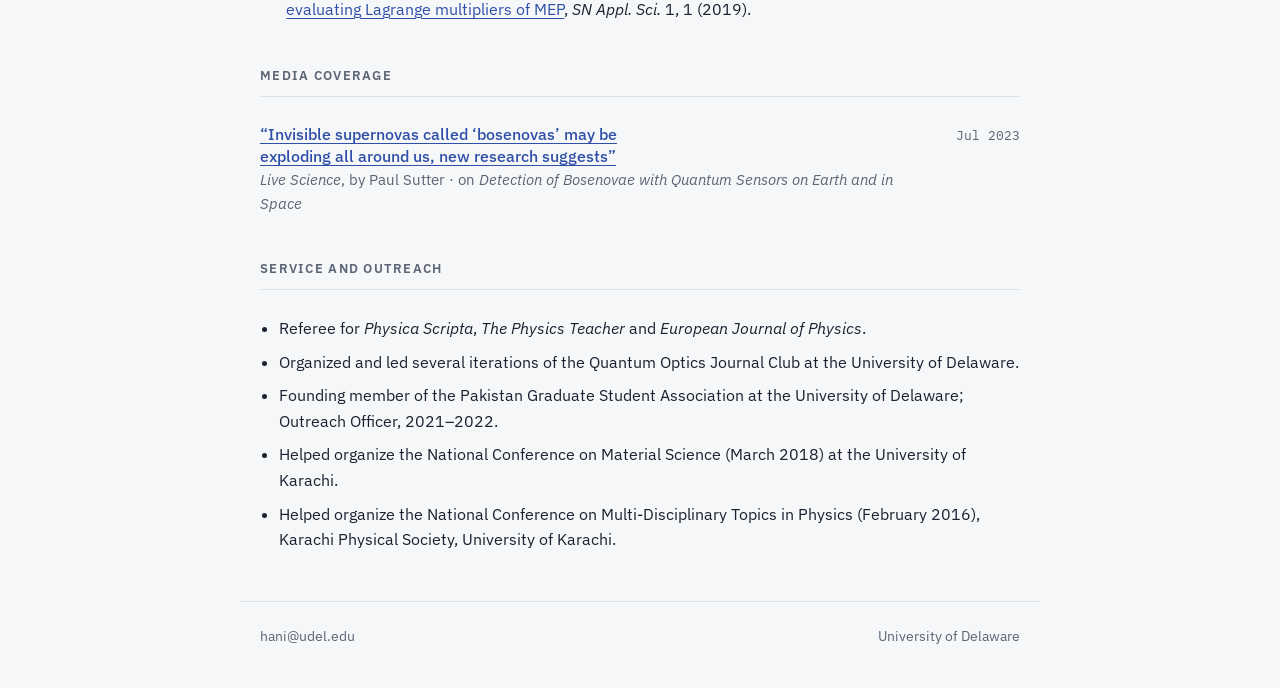
==== commit 5c9b1639: "Add files via upload" ====
--- a/cv.html
+++ b/cv.html
@@ -61,7 +61,7 @@
   <h4>Quantum Sensing</h4>
   <ol class="pubs"><li>E. Kashi, <strong>M.H. Zaheer</strong>, R. Petery, and S. Singh, <a href="https://journals.aps.org/prd/accepted/10.1103/gr5n-pvp1">Searching for axion dark matter with magnetic resonance force microscopy</a>, arXiv:2512.12120 (2025). Accepted in <em>Phys. Rev. D</em>.</li><li><strong>M.H. Zaheer</strong>, N.J. Matjelo, D.B. Hume, M.S. Safronova, and D.R. Leibrandt, <a href="https://journals.aps.org/pra/abstract/10.1103/PhysRevA.111.012601">Quantum metrology algorithms for dark matter searches with clocks</a>, <em>Phys. Rev. A</em> 111, 012601 (2025).</li></ol>
   <h4>Dark Matter Phenomenology</h4>
-  <ol class="pubs"><li>J. Arakawa, <strong>M.H. Zaheer</strong>, V. Takhistov, M.S. Safronova, J. Eby, and C. Cheung, <a href="https://iopscience.iop.org/article/10.1088/1475-7516/2026/02/026/meta">Multimessenger astronomy beyond the Standard Model: New window from quantum sensors</a>, <em>J. Cosmol. Astropart. Phys.</em> 2026 (02), 026 (2026).</li><li>J. Arakawa, J. Eby, M.S. Safronova, V. Takhistov, and <strong>M.H. Zaheer</strong>, <a href="https://journals.aps.org/prd/abstract/10.1103/PhysRevD.110.075007">Detection of bosenovae with quantum sensors on Earth and in space</a>, <em>Phys. Rev. D</em> 110, 075007 (2024).</li><li>J. Arakawa, <strong>M.H. Zaheer</strong>, J. Eby, V. Takhistov, and M. Safronova, <a href="https://link.springer.com/article/10.1007/JHEP08(2024)222">Bosenovae with quadratically-coupled scalars in quantum sensing experiments</a>, <em>J. High Energy Phys.</em> 2024, 222 (2024).</li><li>D. Antypas <em>et al.</em>, <a href="https://arxiv.org/abs/2203.14915">New horizons: scalar and vector ultralight dark matter</a>, arXiv:2203.14915 (2022). Snowmass 2021 white paper.</li></ol>
+  <ol class="pubs"><li>J. Arakawa, C. Cheung, <strong>M.H. Zaheer</strong>, V. Takhistov, and M. Safronova, <a href="https://arxiv.org/abs/2610.20601">Transient PULSE: Code for the transient propagation of ultralight (pseudo)scalars to Earth</a>, arXiv:2610.20601 (2026).</li><li>J. Arakawa, <strong>M.H. Zaheer</strong>, V. Takhistov, M.S. Safronova, J. Eby, and C. Cheung, <a href="https://iopscience.iop.org/article/10.1088/1475-7516/2026/02/026/meta">Multimessenger astronomy beyond the Standard Model: New window from quantum sensors</a>, <em>J. Cosmol. Astropart. Phys.</em> 2026 (02), 026 (2026).</li><li>J. Arakawa, J. Eby, M.S. Safronova, V. Takhistov, and <strong>M.H. Zaheer</strong>, <a href="https://journals.aps.org/prd/abstract/10.1103/PhysRevD.110.075007">Detection of bosenovae with quantum sensors on Earth and in space</a>, <em>Phys. Rev. D</em> 110, 075007 (2024).</li><li>J. Arakawa, <strong>M.H. Zaheer</strong>, J. Eby, V. Takhistov, and M. Safronova, <a href="https://link.springer.com/article/10.1007/JHEP08(2024)222">Bosenovae with quadratically-coupled scalars in quantum sensing experiments</a>, <em>J. High Energy Phys.</em> 2024, 222 (2024).</li><li>D. Antypas <em>et al.</em>, <a href="https://arxiv.org/abs/2203.14915">New horizons: scalar and vector ultralight dark matter</a>, arXiv:2203.14915 (2022). Snowmass 2021 white paper.</li></ol>
   <h4>Physics Education</h4>
   <ol class="pubs"><li>A. Razzak, <strong>M.H. Zaheer</strong>, M.B. Khan, and Z. Uddin, <a href="https://ppaspk.org/index.php/PPAS-A/article/view/720">Root finding methods through GUI in spreadsheets</a>, <em>Proc. Pak. Acad. Sci. A</em> 59(1), 37 (2022).</li><li>Z. Uddin and <strong>M.H. Zaheer</strong>, <a href="https://pubs.aip.org/aapt/pte/article-abstract/57/3/182/1019258/Simulating-Physics-Experiments-in-Spreadsheets">Simulating physics experiments in spreadsheets: Experimenting with Ohm&rsquo;s law</a>, <em>Phys. Teach.</em> 57(3), 182 (2019).</li></ol>
   <h4>Other Publications</h4>
--- a/style.css
+++ b/style.css
@@ -130,3 +130,10 @@
 }
 
 @media (prefers-reduced-motion: reduce) { * { transition: none !important; animation: none !important; } }
+
+/* Recent News on home */
+.news { display: flex; flex-direction: column; gap: 0.9rem; margin-top: 1.5rem; }
+.news ul { list-style: none; margin: 0; padding: 0; display: flex; flex-direction: column; gap: 0.6rem; }
+.news li { display: grid; grid-template-columns: 5.5rem minmax(0, 1fr); gap: 1rem; align-items: baseline; max-width: 65ch; }
+.news li .when { white-space: nowrap; }
+@media (max-width: 30rem) { .news li { grid-template-columns: 1fr; gap: 0.1rem; } }
